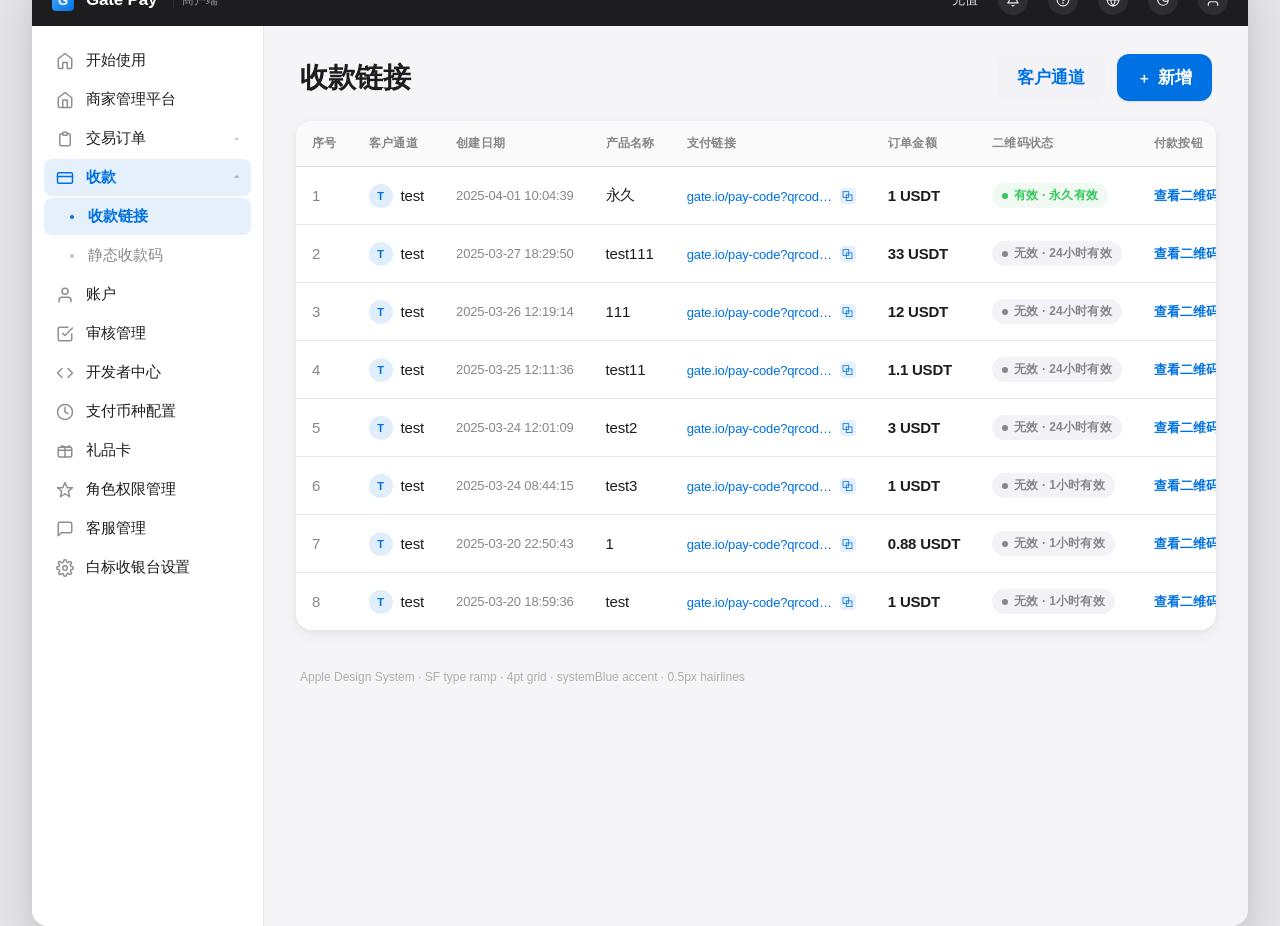
==== payment-links.html @ 688a6a3a "Add Gate Pay 收款链接 page restyled with Apple Design System Rebuilds the Gate Pay payment-links dashboa" ====
<!DOCTYPE html>
<html lang="zh-CN">
<head>
<meta charset="UTF-8">
<meta name="viewport" content="width=device-width, initial-scale=1">
<title>Gate Pay · 收款链接（Apple Design）</title>
<link rel="stylesheet" href="apple-design-system.css">
<style>
    /* =========================================================
     * Page-specific styles built entirely on apple-design-system
     * tokens (colors, spacing, radius, shadows, typography).
     * ========================================================= */
    html, body { height: 100%; }
    body {
        background: var(--apple-gray-5);
        display: flex;
        align-items: center;
        justify-content: center;
        padding: var(--space-7);
    }

    .gp-shell {
        width: 1440px;
        max-width: 100%;
        background: var(--bg-primary);
        border-radius: var(--radius-lg);
        box-shadow: var(--shadow-xl);
        overflow: hidden;
        display: flex;
        flex-direction: column;
    }

    /* ---------- Top bar ---------- */
    .gp-topbar {
        display: flex;
        align-items: center;
        justify-content: space-between;
        height: 52px;
        padding: 0 var(--space-5);
        background: var(--text-primary); /* #1d1d1f */
        color: #fff;
    }
    .gp-logo {
        display: flex;
        align-items: center;
        gap: var(--space-3);
        font-weight: var(--weight-semibold);
        font-size: var(--text-headline);
        letter-spacing: -0.2px;
    }
    .gp-logo-mark {
        width: 22px; height: 22px;
        border-radius: var(--radius-xs);
        background: linear-gradient(135deg, #4facff, #0071e3);
        display: inline-flex;
        align-items: center;
        justify-content: center;
        color: #fff;
        font-size: 13px;
        font-weight: var(--weight-bold);
    }
    .gp-logo small {
        opacity: .5;
        font-weight: var(--weight-regular);
        font-size: var(--text-caption-1);
        padding-left: var(--space-2);
        border-left: 1px solid rgba(255,255,255,.15);
        margin-left: var(--space-1);
    }
    .gp-topbar-right {
        display: flex;
        align-items: center;
        gap: var(--space-5);
        color: rgba(255,255,255,.85);
        font-size: var(--text-footnote);
    }
    .gp-topbar-right .gp-icon-btn {
        width: 30px; height: 30px;
        border-radius: 50%;
        background: rgba(255,255,255,.08);
        display: inline-flex;
        align-items: center;
        justify-content: center;
        cursor: pointer;
        transition: background var(--duration-fast) var(--ease-standard);
        color: rgba(255,255,255,.9);
    }
    .gp-topbar-right .gp-icon-btn:hover { background: rgba(255,255,255,.16); }

    /* ---------- Body row ---------- */
    .gp-body {
        display: flex;
        min-height: 900px;
    }

    /* ---------- Sidebar ---------- */
    .gp-sidebar {
        width: 232px;
        flex-shrink: 0;
        background: var(--bg-secondary);
        padding: var(--space-4) var(--space-3);
        border-right: 0.5px solid var(--separator);
        display: flex;
        flex-direction: column;
        gap: 2px;
    }
    .gp-nav {
        display: flex;
        align-items: center;
        gap: var(--space-3);
        padding: 9px 12px;
        border-radius: var(--radius-sm);
        font-size: var(--text-subhead);
        color: var(--text-primary);
        cursor: pointer;
        text-decoration: none;
        letter-spacing: -0.1px;
        transition: background var(--duration-fast) var(--ease-standard);
    }
    .gp-nav:hover { background: var(--bg-tertiary); }
    .gp-nav svg { width: 18px; height: 18px; flex: 0 0 18px; color: var(--apple-gray-1); }
    .gp-nav .gp-chevron {
        margin-left: auto;
        color: var(--apple-gray-2);
        font-size: 10px;
        transition: transform var(--duration-base) var(--ease-standard);
    }
    .gp-nav.gp-open .gp-chevron { transform: rotate(180deg); }

    .gp-nav.gp-child {
        padding-left: 44px;
        font-size: var(--text-subhead);
        color: var(--text-secondary);
        position: relative;
    }
    .gp-nav.gp-child::before {
        content: "";
        position: absolute;
        left: 26px; top: 50%;
        width: 4px; height: 4px;
        border-radius: 50%;
        background: var(--apple-gray-3);
        transform: translateY(-50%);
    }

    .gp-nav.gp-active {
        background: rgba(0, 113, 227, 0.10);
        color: var(--accent);
        font-weight: var(--weight-semibold);
    }
    .gp-nav.gp-active svg { color: var(--accent); }
    .gp-nav.gp-child.gp-active { color: var(--accent); }
    .gp-nav.gp-child.gp-active::before { background: var(--accent); }

    /* ---------- Content area ---------- */
    .gp-content {
        flex: 1;
        padding: var(--space-6) var(--space-7) var(--space-7);
        display: flex;
        flex-direction: column;
        gap: var(--space-5);
        min-width: 0;
    }

    .gp-page-head {
        display: flex;
        align-items: center;
        justify-content: space-between;
        padding: var(--space-1) var(--space-1) 0;
    }
    .gp-page-head h1 {
        margin: 0;
        font-size: var(--text-title-1);
        font-weight: var(--weight-bold);
        letter-spacing: -0.4px;
        color: var(--text-primary);
    }
    .gp-actions {
        display: flex;
        align-items: center;
        gap: var(--space-3);
    }

    /* ---------- Table card ---------- */
    .gp-table-card {
        background: var(--bg-secondary);
        border-radius: var(--radius-lg);
        box-shadow: var(--shadow-md);
        overflow: hidden;
    }
    .gp-table {
        width: 100%;
        border-collapse: collapse;
        font-size: var(--text-subhead);
        color: var(--text-primary);
    }
    .gp-table thead th {
        font-size: var(--text-caption-1);
        font-weight: var(--weight-semibold);
        color: var(--text-secondary);
        text-transform: uppercase;
        letter-spacing: 0.3px;
        text-align: left;
        padding: 14px 16px;
        background: #fafafa;
        border-bottom: 0.5px solid var(--separator);
        white-space: nowrap;
    }
    .gp-table tbody td {
        padding: 16px;
        border-bottom: 0.5px solid var(--separator);
        vertical-align: middle;
        white-space: nowrap;
    }
    .gp-table tbody tr:last-child td { border-bottom: none; }
    .gp-table tbody tr {
        transition: background var(--duration-fast) var(--ease-standard);
    }
    .gp-table tbody tr:hover { background: #fbfbfd; }

    .gp-index {
        color: var(--text-secondary);
        font-variant-numeric: tabular-nums;
        font-weight: var(--weight-medium);
    }
    .gp-channel {
        display: inline-flex;
        align-items: center;
        gap: var(--space-2);
    }
    .gp-avatar {
        width: 24px; height: 24px;
        border-radius: 50%;
        background: rgba(0, 113, 227, 0.12);
        color: var(--accent);
        font-size: 11px;
        font-weight: var(--weight-semibold);
        display: inline-flex;
        align-items: center;
        justify-content: center;
    }
    .gp-date {
        color: var(--text-secondary);
        font-variant-numeric: tabular-nums;
        font-size: var(--text-footnote);
    }
    .gp-amount {
        font-weight: var(--weight-semibold);
        letter-spacing: -0.2px;
        font-variant-numeric: tabular-nums;
    }
    .gp-link {
        display: inline-flex;
        align-items: center;
        gap: var(--space-2);
        color: var(--accent);
        font-weight: var(--weight-medium);
        text-decoration: none;
        font-size: var(--text-footnote);
    }
    .gp-link .gp-copy {
        width: 16px; height: 16px;
        border-radius: var(--radius-xs);
        background: rgba(0, 113, 227, 0.10);
        display: inline-flex;
        align-items: center;
        justify-content: center;
        color: var(--accent);
    }
    .gp-link:hover { color: var(--accent-hover); }

    .gp-action {
        background: none; border: none; padding: 0;
        font: inherit; cursor: pointer;
        color: var(--accent);
        font-weight: var(--weight-semibold);
        font-size: var(--text-footnote);
        transition: opacity var(--duration-fast) var(--ease-standard);
    }
    .gp-action:hover { opacity: .72; }
    .gp-action-danger { color: var(--danger); }

    /* Badge tweaks to mirror iOS status pill */
    .gp-table .apple-badge {
        padding: 4px 10px;
        gap: 6px;
    }
    .gp-table .apple-badge::before {
        content: "";
        width: 6px; height: 6px;
        border-radius: 50%;
        background: currentColor;
        display: inline-block;
    }

    .gp-footer-note {
        color: var(--text-tertiary);
        font-size: var(--text-caption-1);
        padding: var(--space-2) var(--space-1) 0;
        letter-spacing: 0;
    }

    /* ---------- Responsive (phone preview) ---------- */
    @media (max-width: 1100px) {
        body { padding: var(--space-4); }
        .gp-shell { width: 100%; }
        .gp-body { flex-direction: column; min-height: 0; }
        .gp-sidebar {
            width: 100%;
            flex-direction: row;
            overflow-x: auto;
            border-right: none;
            border-bottom: 0.5px solid var(--separator);
            padding: var(--space-3);
            gap: var(--space-2);
        }
        .gp-nav { flex-shrink: 0; }
        .gp-nav.gp-child { display: none; }
        .gp-content { padding: var(--space-5) var(--space-4); }
        .gp-table-card { overflow-x: auto; }
    }
</style>
</head>
<body class="apple-light">

<div class="gp-shell">

    <!-- ============ Top bar ============ -->
    <header class="gp-topbar">
        <div class="gp-logo">
            <span class="gp-logo-mark">G</span>
            Gate Pay
            <small>商户端</small>
        </div>
        <div class="gp-topbar-right">
            <span>充值</span>
            <span class="gp-icon-btn" title="消息">
                <svg viewBox="0 0 24 24" width="14" height="14" fill="none" stroke="currentColor" stroke-width="2" stroke-linecap="round" stroke-linejoin="round"><path d="M18 8A6 6 0 006 8c0 7-3 9-3 9h18s-3-2-3-9M13.73 21a2 2 0 01-3.46 0"/></svg>
            </span>
            <span class="gp-icon-btn" title="帮助">
                <svg viewBox="0 0 24 24" width="14" height="14" fill="none" stroke="currentColor" stroke-width="2" stroke-linecap="round" stroke-linejoin="round"><circle cx="12" cy="12" r="10"/><path d="M9.09 9a3 3 0 015.83 1c0 2-3 3-3 3"/><circle cx="12" cy="17" r=".5"/></svg>
            </span>
            <span class="gp-icon-btn" title="语言">
                <svg viewBox="0 0 24 24" width="14" height="14" fill="none" stroke="currentColor" stroke-width="2" stroke-linecap="round" stroke-linejoin="round"><circle cx="12" cy="12" r="10"/><path d="M2 12h20M12 2a15 15 0 010 20M12 2a15 15 0 000 20"/></svg>
            </span>
            <span class="gp-icon-btn" title="主题">
                <svg viewBox="0 0 24 24" width="14" height="14" fill="none" stroke="currentColor" stroke-width="2" stroke-linecap="round" stroke-linejoin="round"><path d="M21 12.8A9 9 0 1111.2 3a7 7 0 009.8 9.8z"/></svg>
            </span>
            <span class="gp-icon-btn" title="账户">
                <svg viewBox="0 0 24 24" width="14" height="14" fill="none" stroke="currentColor" stroke-width="2" stroke-linecap="round" stroke-linejoin="round"><path d="M20 21v-2a4 4 0 00-4-4H8a4 4 0 00-4 4v2"/><circle cx="12" cy="7" r="4"/></svg>
            </span>
        </div>
    </header>

    <div class="gp-body">

        <!-- ============ Sidebar ============ -->
        <aside class="gp-sidebar">
            <a class="gp-nav" href="#">
                <svg viewBox="0 0 24 24" fill="none" stroke="currentColor" stroke-width="2" stroke-linecap="round" stroke-linejoin="round"><path d="M3 9l9-7 9 7v11a2 2 0 01-2 2h-4v-8h-6v8H5a2 2 0 01-2-2z"/></svg>
                开始使用
            </a>
            <a class="gp-nav" href="#">
                <svg viewBox="0 0 24 24" fill="none" stroke="currentColor" stroke-width="2" stroke-linecap="round" stroke-linejoin="round"><path d="M3 9l9-7 9 7v11a2 2 0 01-2 2H5a2 2 0 01-2-2z"/><path d="M9 22V12h6v10"/></svg>
                商家管理平台
            </a>
            <a class="gp-nav" href="#">
                <svg viewBox="0 0 24 24" fill="none" stroke="currentColor" stroke-width="2" stroke-linecap="round" stroke-linejoin="round"><path d="M9 5H7a2 2 0 00-2 2v12a2 2 0 002 2h10a2 2 0 002-2V7a2 2 0 00-2-2h-2"/><rect x="9" y="3" width="6" height="4" rx="1"/></svg>
                交易订单
                <span class="gp-chevron">▾</span>
            </a>
            <a class="gp-nav gp-active gp-open" href="#">
                <svg viewBox="0 0 24 24" fill="none" stroke="currentColor" stroke-width="2" stroke-linecap="round" stroke-linejoin="round"><rect x="2" y="5" width="20" height="14" rx="2"/><path d="M2 10h20"/></svg>
                收款
                <span class="gp-chevron">▾</span>
            </a>
            <a class="gp-nav gp-child gp-active" href="#">收款链接</a>
            <a class="gp-nav gp-child" href="#">静态收款码</a>
            <a class="gp-nav" href="#">
                <svg viewBox="0 0 24 24" fill="none" stroke="currentColor" stroke-width="2" stroke-linecap="round" stroke-linejoin="round"><path d="M20 21v-2a4 4 0 00-4-4H8a4 4 0 00-4 4v2"/><circle cx="12" cy="7" r="4"/></svg>
                账户
            </a>
            <a class="gp-nav" href="#">
                <svg viewBox="0 0 24 24" fill="none" stroke="currentColor" stroke-width="2" stroke-linecap="round" stroke-linejoin="round"><path d="M9 11l3 3L22 4"/><path d="M21 12v7a2 2 0 01-2 2H5a2 2 0 01-2-2V5a2 2 0 012-2h11"/></svg>
                审核管理
            </a>
            <a class="gp-nav" href="#">
                <svg viewBox="0 0 24 24" fill="none" stroke="currentColor" stroke-width="2" stroke-linecap="round" stroke-linejoin="round"><polyline points="16 18 22 12 16 6"/><polyline points="8 6 2 12 8 18"/></svg>
                开发者中心
            </a>
            <a class="gp-nav" href="#">
                <svg viewBox="0 0 24 24" fill="none" stroke="currentColor" stroke-width="2" stroke-linecap="round" stroke-linejoin="round"><circle cx="12" cy="12" r="10"/><path d="M12 6v6l4 2"/></svg>
                支付币种配置
            </a>
            <a class="gp-nav" href="#">
                <svg viewBox="0 0 24 24" fill="none" stroke="currentColor" stroke-width="2" stroke-linecap="round" stroke-linejoin="round"><rect x="3" y="7" width="18" height="13" rx="2"/><path d="M3 11h18M12 20V7M12 7C8 3 4 7 12 7s8-4 4 0"/></svg>
                礼品卡
            </a>
            <a class="gp-nav" href="#">
                <svg viewBox="0 0 24 24" fill="none" stroke="currentColor" stroke-width="2" stroke-linecap="round" stroke-linejoin="round"><path d="M12 2l3 7h7l-5.5 4.5L18 21l-6-4-6 4 1.5-7.5L2 9h7z"/></svg>
                角色权限管理
            </a>
            <a class="gp-nav" href="#">
                <svg viewBox="0 0 24 24" fill="none" stroke="currentColor" stroke-width="2" stroke-linecap="round" stroke-linejoin="round"><path d="M21 15a2 2 0 01-2 2H7l-4 4V5a2 2 0 012-2h14a2 2 0 012 2z"/></svg>
                客服管理
            </a>
            <a class="gp-nav" href="#">
                <svg viewBox="0 0 24 24" fill="none" stroke="currentColor" stroke-width="2" stroke-linecap="round" stroke-linejoin="round"><circle cx="12" cy="12" r="3"/><path d="M19.4 15a1.7 1.7 0 00.4 1.9l.1.1a2 2 0 11-2.8 2.8l-.1-.1a1.7 1.7 0 00-1.9-.4 1.7 1.7 0 00-1 1.5V21a2 2 0 11-4 0v-.1a1.7 1.7 0 00-1-1.5 1.7 1.7 0 00-1.9.4l-.1.1a2 2 0 11-2.8-2.8l.1-.1a1.7 1.7 0 00.4-1.9 1.7 1.7 0 00-1.5-1H3a2 2 0 110-4h.1a1.7 1.7 0 001.5-1 1.7 1.7 0 00-.4-1.9l-.1-.1a2 2 0 112.8-2.8l.1.1a1.7 1.7 0 001.9.4h.1a1.7 1.7 0 001-1.5V3a2 2 0 114 0v.1a1.7 1.7 0 001 1.5 1.7 1.7 0 001.9-.4l.1-.1a2 2 0 112.8 2.8l-.1.1a1.7 1.7 0 00-.4 1.9v.1a1.7 1.7 0 001.5 1H21a2 2 0 110 4h-.1a1.7 1.7 0 00-1.5 1z"/></svg>
                白标收银台设置
            </a>
        </aside>

        <!-- ============ Content ============ -->
        <main class="gp-content">

            <div class="gp-page-head">
                <h1>收款链接</h1>
                <div class="gp-actions">
                    <button class="apple-btn apple-btn-secondary">客户通道</button>
                    <button class="apple-btn apple-btn-primary">
                        <span style="font-size:14px;line-height:1">＋</span>
                        新增
                    </button>
                </div>
            </div>

            <div class="gp-table-card">
                <table class="gp-table">
                    <thead>
                        <tr>
                            <th>序号</th>
                            <th>客户通道</th>
                            <th>创建日期</th>
                            <th>产品名称</th>
                            <th>支付链接</th>
                            <th>订单金额</th>
                            <th>二维码状态</th>
                            <th>付款按钮</th>
                            <th>操作</th>
                        </tr>
                    </thead>
                    <tbody>
                        <tr>
                            <td class="gp-index">1</td>
                            <td><span class="gp-channel"><span class="gp-avatar">T</span>test</span></td>
                            <td class="gp-date">2025-04-01 10:04:39</td>
                            <td>永久</td>
                            <td><a class="gp-link" href="#">gate.io/pay-code?qrcod… <span class="gp-copy">⧉</span></a></td>
                            <td class="gp-amount">1 USDT</td>
                            <td><span class="apple-badge apple-badge-success">有效 · 永久有效</span></td>
                            <td><button class="gp-action">查看二维码</button></td>
                            <td><button class="gp-action gp-action-danger">删除</button></td>
                        </tr>
                        <tr>
                            <td class="gp-index">2</td>
                            <td><span class="gp-channel"><span class="gp-avatar">T</span>test</span></td>
                            <td class="gp-date">2025-03-27 18:29:50</td>
                            <td>test111</td>
                            <td><a class="gp-link" href="#">gate.io/pay-code?qrcod… <span class="gp-copy">⧉</span></a></td>
                            <td class="gp-amount">33 USDT</td>
                            <td><span class="apple-badge apple-badge-neutral">无效 · 24小时有效</span></td>
                            <td><button class="gp-action">查看二维码</button></td>
                            <td><button class="gp-action gp-action-danger">删除</button></td>
                        </tr>
                        <tr>
                            <td class="gp-index">3</td>
                            <td><span class="gp-channel"><span class="gp-avatar">T</span>test</span></td>
                            <td class="gp-date">2025-03-26 12:19:14</td>
                            <td>111</td>
                            <td><a class="gp-link" href="#">gate.io/pay-code?qrcod… <span class="gp-copy">⧉</span></a></td>
                            <td class="gp-amount">12 USDT</td>
                            <td><span class="apple-badge apple-badge-neutral">无效 · 24小时有效</span></td>
                            <td><button class="gp-action">查看二维码</button></td>
                            <td><button class="gp-action gp-action-danger">删除</button></td>
                        </tr>
                        <tr>
                            <td class="gp-index">4</td>
                            <td><span class="gp-channel"><span class="gp-avatar">T</span>test</span></td>
                            <td class="gp-date">2025-03-25 12:11:36</td>
                            <td>test11</td>
                            <td><a class="gp-link" href="#">gate.io/pay-code?qrcod… <span class="gp-copy">⧉</span></a></td>
                            <td class="gp-amount">1.1 USDT</td>
                            <td><span class="apple-badge apple-badge-neutral">无效 · 24小时有效</span></td>
                            <td><button class="gp-action">查看二维码</button></td>
                            <td><button class="gp-action gp-action-danger">删除</button></td>
                        </tr>
                        <tr>
                            <td class="gp-index">5</td>
                            <td><span class="gp-channel"><span class="gp-avatar">T</span>test</span></td>
                            <td class="gp-date">2025-03-24 12:01:09</td>
                            <td>test2</td>
                            <td><a class="gp-link" href="#">gate.io/pay-code?qrcod… <span class="gp-copy">⧉</span></a></td>
                            <td class="gp-amount">3 USDT</td>
                            <td><span class="apple-badge apple-badge-neutral">无效 · 24小时有效</span></td>
                            <td><button class="gp-action">查看二维码</button></td>
                            <td><button class="gp-action gp-action-danger">删除</button></td>
                        </tr>
                        <tr>
                            <td class="gp-index">6</td>
                            <td><span class="gp-channel"><span class="gp-avatar">T</span>test</span></td>
                            <td class="gp-date">2025-03-24 08:44:15</td>
                            <td>test3</td>
                            <td><a class="gp-link" href="#">gate.io/pay-code?qrcod… <span class="gp-copy">⧉</span></a></td>
                            <td class="gp-amount">1 USDT</td>
                            <td><span class="apple-badge apple-badge-neutral">无效 · 1小时有效</span></td>
                            <td><button class="gp-action">查看二维码</button></td>
                            <td><button class="gp-action gp-action-danger">删除</button></td>
                        </tr>
                        <tr>
                            <td class="gp-index">7</td>
                            <td><span class="gp-channel"><span class="gp-avatar">T</span>test</span></td>
                            <td class="gp-date">2025-03-20 22:50:43</td>
                            <td>1</td>
                            <td><a class="gp-link" href="#">gate.io/pay-code?qrcod… <span class="gp-copy">⧉</span></a></td>
                            <td class="gp-amount">0.88 USDT</td>
                            <td><span class="apple-badge apple-badge-neutral">无效 · 1小时有效</span></td>
                            <td><button class="gp-action">查看二维码</button></td>
                            <td><button class="gp-action gp-action-danger">删除</button></td>
                        </tr>
                        <tr>
                            <td class="gp-index">8</td>
                            <td><span class="gp-channel"><span class="gp-avatar">T</span>test</span></td>
                            <td class="gp-date">2025-03-20 18:59:36</td>
                            <td>test</td>
                            <td><a class="gp-link" href="#">gate.io/pay-code?qrcod… <span class="gp-copy">⧉</span></a></td>
                            <td class="gp-amount">1 USDT</td>
                            <td><span class="apple-badge apple-badge-neutral">无效 · 1小时有效</span></td>
                            <td><button class="gp-action">查看二维码</button></td>
                            <td><button class="gp-action gp-action-danger">删除</button></td>
                        </tr>
                    </tbody>
                </table>
            </div>

            <p class="gp-footer-note">
                Apple Design System · SF type ramp · 4pt grid · systemBlue accent · 0.5px hairlines
            </p>

        </main>
    </div>
</div>

</body>
</html>
---- apple-design-system.css ----
/* =========================================================================
 * Apple Design System (HIG-inspired) — v1.0
 * Design tokens + component primitives for building Apple-styled web UIs.
 *
 * Based on Apple Human Interface Guidelines:
 *   - System colors & semantic colors (light + dark)
 *   - SF Pro type scale
 *   - 4pt spacing grid
 *   - Elevation (shadows)
 *   - Grouped-style cards, form rows, toggles, buttons, progress
 *
 * Include in HTML:
 *   <link rel="stylesheet" href="apple-design-system.css">
 * ========================================================================= */

/* -----------------------------------------------------------------------
 * 1. DESIGN TOKENS — Light mode (default)
 * ----------------------------------------------------------------------- */
:root {
    /* --- System palette (Apple iOS / macOS) --- */
    --apple-blue:      #0071e3;
    --apple-blue-hov:  #0077ed;
    --apple-blue-act:  #006edb;
    --apple-indigo:    #5856d6;
    --apple-purple:    #af52de;
    --apple-pink:      #ff2d55;
    --apple-red:       #ff3b30;
    --apple-orange:    #ff9500;
    --apple-yellow:    #ffcc00;
    --apple-green:     #34c759;
    --apple-mint:      #00c7be;
    --apple-teal:      #30b0c7;
    --apple-cyan:      #32ade6;
    --apple-brown:     #a2845e;

    /* --- Grays (systemGray 1–6) --- */
    --apple-gray-1: #8e8e93;
    --apple-gray-2: #aeaeb2;
    --apple-gray-3: #c7c7cc;
    --apple-gray-4: #d1d1d6;
    --apple-gray-5: #e5e5ea;
    --apple-gray-6: #f2f2f7;

    /* --- Semantic surfaces --- */
    --bg-primary:    #f5f5f7;
    --bg-secondary:  #ffffff;
    --bg-tertiary:   #f2f2f7;
    --bg-grouped:    #f2f2f7;
    --bg-elevated:   #ffffff;

    /* --- Semantic text --- */
    --text-primary:   #1d1d1f;
    --text-secondary: #86868b;
    --text-tertiary:  #aeaeb2;
    --text-quaternary:#c7c7cc;
    --text-on-accent: #ffffff;

    /* --- Semantic accent --- */
    --accent:        var(--apple-blue);
    --accent-hover:  var(--apple-blue-hov);
    --accent-active: var(--apple-blue-act);
    --success:       var(--apple-green);
    --success-bg:    #f0faf3;
    --warning:       var(--apple-orange);
    --danger:        var(--apple-red);

    /* --- Separators (thin 0.5px hairlines) --- */
    --separator:          rgba(60, 60, 67, 0.12);
    --separator-opaque:   #c6c6c8;

    /* --- Elevation --- */
    --shadow-xs: 0 1px 2px rgba(0,0,0,0.04);
    --shadow-sm: 0 1px 3px rgba(0,0,0,0.04), 0 1px 2px rgba(0,0,0,0.06);
    --shadow-md: 0 4px 14px rgba(0,0,0,0.06), 0 2px 6px rgba(0,0,0,0.04);
    --shadow-lg: 0 8px 28px rgba(0,0,0,0.08), 0 2px 8px rgba(0,0,0,0.04);
    --shadow-xl: 0 20px 60px rgba(0,0,0,0.12), 0 8px 20px rgba(0,0,0,0.06);

    /* --- Corner radius (Apple squircle feel) --- */
    --radius-xs:  4px;
    --radius-sm:  8px;
    --radius-md:  12px;
    --radius-lg:  16px;
    --radius-xl:  20px;
    --radius-2xl: 28px;
    --radius-full: 9999px;

    /* --- Spacing (4pt grid) --- */
    --space-1:  4px;
    --space-2:  8px;
    --space-3:  12px;
    --space-4:  16px;
    --space-5:  20px;
    --space-6:  24px;
    --space-7:  32px;
    --space-8:  40px;
    --space-9:  48px;
    --space-10: 64px;

    /* --- Typography --- */
    --font-sans: -apple-system, BlinkMacSystemFont, "SF Pro Display", "SF Pro Text",
                 "Helvetica Neue", "PingFang SC", "Microsoft YaHei", "Segoe UI", sans-serif;
    --font-mono: "SF Mono", SFMono-Regular, ui-monospace, Menlo, Monaco, Consolas, monospace;
    --font-rounded: ui-rounded, "SF Pro Rounded", -apple-system, system-ui, sans-serif;

    /* SF type scale (iOS Dynamic Type defaults) */
    --text-large-title: 34px;
    --text-title-1:     28px;
    --text-title-2:     22px;
    --text-title-3:     20px;
    --text-headline:    17px;
    --text-body:        17px;
    --text-callout:     16px;
    --text-subhead:     15px;
    --text-footnote:    13px;
    --text-caption-1:   12px;
    --text-caption-2:   11px;

    /* Weights */
    --weight-regular:  400;
    --weight-medium:   500;
    --weight-semibold: 600;
    --weight-bold:     700;

    /* Motion (Apple spring-like easing) */
    --ease-standard: cubic-bezier(0.4, 0.0, 0.2, 1);
    --ease-entrance: cubic-bezier(0.0, 0.0, 0.2, 1);
    --ease-exit:     cubic-bezier(0.4, 0.0, 1, 1);
    --ease-spring:   cubic-bezier(0.34, 1.56, 0.64, 1);
    --duration-fast: 150ms;
    --duration-base: 250ms;
    --duration-slow: 400ms;
}

/* -----------------------------------------------------------------------
 * 2. DARK MODE TOKENS
 * ----------------------------------------------------------------------- */
@media (prefers-color-scheme: dark) {
    :root {
        --bg-primary:    #000000;
        --bg-secondary:  #1c1c1e;
        --bg-tertiary:   #2c2c2e;
        --bg-grouped:    #000000;
        --bg-elevated:   #1c1c1e;

        --text-primary:    #f5f5f7;
        --text-secondary:  #98989d;
        --text-tertiary:   #636366;
        --text-quaternary: #48484a;

        --separator:        rgba(84, 84, 88, 0.65);
        --separator-opaque: #38383a;

        --accent:        #0a84ff;
        --accent-hover:  #409cff;
        --accent-active: #0060df;
        --success:       #30d158;
        --success-bg:    #0f2a14;
        --warning:       #ff9f0a;
        --danger:        #ff453a;

        --shadow-sm: 0 1px 3px rgba(0,0,0,0.35), 0 1px 2px rgba(0,0,0,0.5);
        --shadow-md: 0 4px 14px rgba(0,0,0,0.4), 0 2px 6px rgba(0,0,0,0.45);
        --shadow-lg: 0 8px 28px rgba(0,0,0,0.5), 0 2px 8px rgba(0,0,0,0.4);
    }
}

/* Explicit override classes */
.apple-light { color-scheme: light; }
.apple-dark  { color-scheme: dark; }

/* -----------------------------------------------------------------------
 * 3. BASE / RESET
 * ----------------------------------------------------------------------- */
*, *::before, *::after { box-sizing: border-box; }
html { -webkit-text-size-adjust: 100%; text-size-adjust: 100%; }
body {
    margin: 0;
    font-family: var(--font-sans);
    font-size: var(--text-body);
    font-weight: var(--weight-regular);
    color: var(--text-primary);
    background: var(--bg-primary);
    -webkit-font-smoothing: antialiased;
    -moz-osx-font-smoothing: grayscale;
    letter-spacing: -0.01em;
}

/* -----------------------------------------------------------------------
 * 4. TYPOGRAPHY UTILITIES (SF type ramp)
 * ----------------------------------------------------------------------- */
.apple-large-title { font-size: var(--text-large-title); font-weight: var(--weight-bold);   letter-spacing: -0.5px;  line-height: 1.1; }
.apple-title-1     { font-size: var(--text-title-1);     font-weight: var(--weight-bold);   letter-spacing: -0.4px;  line-height: 1.15; }
.apple-title-2     { font-size: var(--text-title-2);     font-weight: var(--weight-bold);   letter-spacing: -0.3px;  line-height: 1.2; }
.apple-title-3     { font-size: var(--text-title-3);     font-weight: var(--weight-semibold); letter-spacing: -0.25px; line-height: 1.25; }
.apple-headline    { font-size: var(--text-headline);    font-weight: var(--weight-semibold); letter-spacing: -0.2px;  line-height: 1.3; }
.apple-body        { font-size: var(--text-body);        font-weight: var(--weight-regular); letter-spacing: -0.2px;  line-height: 1.45; }
.apple-callout     { font-size: var(--text-callout);     font-weight: var(--weight-regular); letter-spacing: -0.15px; line-height: 1.4; }
.apple-subhead     { font-size: var(--text-subhead);     font-weight: var(--weight-regular); letter-spacing: -0.1px;  line-height: 1.4; }
.apple-footnote    { font-size: var(--text-footnote);    font-weight: var(--weight-regular); letter-spacing: -0.05px; line-height: 1.35; }
.apple-caption     { font-size: var(--text-caption-1);   font-weight: var(--weight-regular); letter-spacing: 0;       line-height: 1.3; }

.apple-mono { font-family: var(--font-mono); }

.apple-title-gradient {
    background: linear-gradient(135deg, var(--text-primary) 0%, #424245 100%);
    -webkit-background-clip: text;
    background-clip: text;
    -webkit-text-fill-color: transparent;
    color: transparent;
}

/* -----------------------------------------------------------------------
 * 5. LAYOUT PRIMITIVES
 * ----------------------------------------------------------------------- */
.apple-container {
    max-width: 680px;
    margin: 0 auto;
    padding: 0 var(--space-5) var(--space-10);
}
.apple-container-wide { max-width: 980px; }
.apple-container-narrow { max-width: 520px; }

.apple-header {
    text-align: center;
    padding: var(--space-9) var(--space-5) var(--space-7);
}
.apple-header h1 {
    font-size: var(--text-large-title);
    font-weight: var(--weight-bold);
    letter-spacing: -0.5px;
    margin: 0;
    background: linear-gradient(135deg, var(--text-primary) 0%, #424245 100%);
    -webkit-background-clip: text;
    background-clip: text;
    -webkit-text-fill-color: transparent;
}
.apple-header p {
    font-size: var(--text-headline);
    color: var(--text-secondary);
    margin-top: var(--space-2);
    font-weight: var(--weight-regular);
    letter-spacing: -0.2px;
}

/* -----------------------------------------------------------------------
 * 6. CARDS (grouped-style)
 * ----------------------------------------------------------------------- */
.apple-card {
    background: var(--bg-secondary);
    border-radius: var(--radius-lg);
    padding: var(--space-5);
    margin-bottom: var(--space-4);
    box-shadow: var(--shadow-sm);
}
.apple-card-elevated { box-shadow: var(--shadow-md); }
.apple-card-flat     { box-shadow: none; border: 0.5px solid var(--separator); }

.apple-card-title {
    font-size: var(--text-footnote);
    font-weight: var(--weight-semibold);
    color: var(--text-secondary);
    text-transform: uppercase;
    letter-spacing: 0.5px;
    padding: 0 var(--space-1);
    margin-bottom: var(--space-3);
}

/* -----------------------------------------------------------------------
 * 7. FORM ROWS (iOS grouped-list look)
 * ----------------------------------------------------------------------- */
.apple-form-row {
    display: flex;
    align-items: center;
    padding: 11px 0;
    border-bottom: 0.5px solid var(--separator);
    gap: var(--space-3);
}
.apple-form-row:last-child { border-bottom: none; }
.apple-form-row > label {
    flex: 0 0 90px;
    font-size: var(--text-subhead);
    color: var(--text-primary);
    font-weight: var(--weight-regular);
}
.apple-form-row .apple-input-wrap {
    flex: 1;
    display: flex;
    justify-content: flex-end;
    gap: var(--space-2);
}

.apple-input,
.apple-select,
.apple-textarea {
    font-family: var(--font-sans);
    font-size: var(--text-subhead);
    color: var(--text-primary);
    background: var(--bg-tertiary);
    border: none;
    border-radius: var(--radius-sm);
    padding: 8px 12px;
    outline: none;
    width: 100%;
    transition: background var(--duration-base) var(--ease-standard),
                box-shadow var(--duration-base) var(--ease-standard);
    -webkit-appearance: none;
    appearance: none;
}
.apple-input:focus,
.apple-select:focus,
.apple-textarea:focus {
    background: var(--bg-secondary);
    box-shadow: 0 0 0 3px rgba(0, 113, 227, 0.2);
}

.apple-select {
    padding-right: 28px;
    background-image: url("data:image/svg+xml,%3Csvg xmlns='http://www.w3.org/2000/svg' width='12' height='12' viewBox='0 0 12 12'%3E%3Cpath d='M3 4.5L6 7.5L9 4.5' stroke='%2386868b' stroke-width='1.5' fill='none' stroke-linecap='round'/%3E%3C/svg%3E");
    background-repeat: no-repeat;
    background-position: right 10px center;
}

/* -----------------------------------------------------------------------
 * 8. TOGGLE SWITCH (Apple iOS)
 * ----------------------------------------------------------------------- */
.apple-toggle {
    position: relative;
    width: 51px;
    height: 31px;
    flex-shrink: 0;
    display: inline-block;
}
.apple-toggle input { opacity: 0; width: 0; height: 0; position: absolute; }
.apple-toggle .apple-toggle-slider {
    position: absolute;
    inset: 0;
    background: var(--apple-gray-5);
    border-radius: var(--radius-full);
    cursor: pointer;
    transition: background var(--duration-base) var(--ease-standard);
}
.apple-toggle .apple-toggle-slider::before {
    content: "";
    position: absolute;
    width: 27px; height: 27px;
    left: 2px; top: 2px;
    background: #ffffff;
    border-radius: 50%;
    transition: transform var(--duration-base) var(--ease-spring);
    box-shadow: 0 2px 4px rgba(0, 0, 0, 0.15), 0 3px 8px rgba(0, 0, 0, 0.1);
}
.apple-toggle input:checked + .apple-toggle-slider { background: var(--success); }
.apple-toggle input:checked + .apple-toggle-slider::before { transform: translateX(20px); }

/* -----------------------------------------------------------------------
 * 9. BUTTONS
 * ----------------------------------------------------------------------- */
.apple-btn {
    display: inline-flex;
    align-items: center;
    justify-content: center;
    gap: var(--space-2);
    padding: var(--space-3) var(--space-5);
    border: none;
    border-radius: var(--radius-md);
    font-family: var(--font-sans);
    font-size: var(--text-headline);
    font-weight: var(--weight-semibold);
    letter-spacing: -0.2px;
    cursor: pointer;
    text-decoration: none;
    transition: background var(--duration-fast) var(--ease-standard),
                transform var(--duration-fast) var(--ease-standard),
                box-shadow var(--duration-fast) var(--ease-standard);
    box-shadow: var(--shadow-sm);
}
.apple-btn:disabled { cursor: not-allowed; opacity: 0.5; transform: none; box-shadow: none; }

.apple-btn-primary {
    color: var(--text-on-accent);
    background: var(--accent);
}
.apple-btn-primary:hover:not(:disabled) {
    background: var(--accent-hover);
    box-shadow: var(--shadow-md);
    transform: translateY(-1px);
}
.apple-btn-primary:active:not(:disabled) {
    background: var(--accent-active);
    transform: translateY(0);
    box-shadow: var(--shadow-sm);
}

.apple-btn-secondary {
    color: var(--accent);
    background: var(--bg-tertiary);
    box-shadow: none;
}
.apple-btn-secondary:hover:not(:disabled) { background: var(--apple-gray-5); }

.apple-btn-success {
    color: var(--text-on-accent);
    background: var(--success);
}
.apple-btn-success:hover:not(:disabled) { background: #2db84e; box-shadow: var(--shadow-md); }

.apple-btn-danger {
    color: var(--text-on-accent);
    background: var(--danger);
}
.apple-btn-danger:hover:not(:disabled) { background: #e0342a; }

.apple-btn-ghost {
    color: var(--accent);
    background: transparent;
    box-shadow: none;
}
.apple-btn-ghost:hover:not(:disabled) { background: rgba(0, 113, 227, 0.08); }

.apple-btn-block { display: flex; width: 100%; padding: var(--space-4); }
.apple-btn-sm    { padding: var(--space-2) var(--space-3); font-size: var(--text-subhead); }
.apple-btn-lg    { padding: var(--space-4) var(--space-6); font-size: var(--text-title-3); }

/* -----------------------------------------------------------------------
 * 10. PROGRESS BAR
 * ----------------------------------------------------------------------- */
.apple-progress {
    background: var(--bg-tertiary);
    border-radius: var(--radius-full);
    height: 8px;
    overflow: hidden;
}
.apple-progress-fill {
    height: 100%;
    border-radius: inherit;
    background: linear-gradient(90deg, #007aff, #5ac8fa);
    transition: width var(--duration-slow) var(--ease-standard);
    min-width: 4px;
}
.apple-progress-pct {
    font-size: var(--text-title-1);
    font-weight: var(--weight-bold);
    color: var(--text-primary);
    letter-spacing: -1px;
    font-variant-numeric: tabular-nums;
}

/* -----------------------------------------------------------------------
 * 11. UPLOAD / DROPZONE
 * ----------------------------------------------------------------------- */
.apple-dropzone {
    border: 2px dashed var(--separator);
    border-radius: var(--radius-md);
    padding: 36px 20px;
    text-align: center;
    cursor: pointer;
    background: var(--bg-tertiary);
    transition: border-color var(--duration-base) var(--ease-standard),
                background   var(--duration-base) var(--ease-standard);
}
.apple-dropzone:hover {
    border-color: var(--accent);
    background: #f0f5ff;
}
.apple-dropzone.is-active {
    border-color: var(--success);
    background: var(--success-bg);
    border-style: solid;
}
.apple-dropzone-icon {
    width: 48px; height: 48px;
    margin: 0 auto var(--space-3);
    border-radius: var(--radius-md);
    background: linear-gradient(135deg, #007aff, #5856d6);
    display: flex; align-items: center; justify-content: center;
    color: #fff;
    box-shadow: 0 4px 12px rgba(0, 122, 255, 0.3);
}
.apple-dropzone.is-active .apple-dropzone-icon {
    background: linear-gradient(135deg, #34c759, #30d158);
    box-shadow: 0 4px 12px rgba(52, 199, 89, 0.3);
}

/* -----------------------------------------------------------------------
 * 12. BADGES
 * ----------------------------------------------------------------------- */
.apple-badge {
    display: inline-flex;
    align-items: center;
    padding: 2px 8px;
    border-radius: var(--radius-full);
    font-size: var(--text-caption-1);
    font-weight: var(--weight-semibold);
    letter-spacing: 0.2px;
}
.apple-badge-neutral { background: var(--bg-tertiary); color: var(--text-secondary); }
.apple-badge-accent  { background: rgba(0, 113, 227, 0.12); color: var(--accent); }
.apple-badge-success { background: var(--success-bg); color: var(--success); }
.apple-badge-warning { background: rgba(255, 149, 0, 0.12); color: var(--warning); }
.apple-badge-danger  { background: rgba(255, 59, 48, 0.12); color: var(--danger); }

/* -----------------------------------------------------------------------
 * 13. UTILITIES
 * ----------------------------------------------------------------------- */
.apple-hairline { border-bottom: 0.5px solid var(--separator); }
.apple-hidden   { display: none !important; }
.apple-mono-box {
    background: var(--bg-tertiary);
    border-radius: var(--radius-md);
    padding: var(--space-4);
    white-space: pre-wrap;
    font-family: var(--font-mono);
    font-size: var(--text-caption-1);
    line-height: 1.7;
    color: var(--text-primary);
    border: 0.5px solid var(--separator);
    max-height: 360px;
    overflow-y: auto;
}

/* -----------------------------------------------------------------------
 * 14. RESPONSIVE
 * ----------------------------------------------------------------------- */
@media (max-width: 500px) {
    .apple-header h1 { font-size: var(--text-title-1); }
    .apple-container { padding: 0 var(--space-4) var(--space-8); }
    .apple-form-row > label { flex: 0 0 72px; font-size: var(--text-footnote); }
}

/* -----------------------------------------------------------------------
 * 15. REDUCED MOTION
 * ----------------------------------------------------------------------- */
@media (prefers-reduced-motion: reduce) {
    *, *::before, *::after {
        animation-duration: 0.01ms !important;
        animation-iteration-count: 1 !important;
        transition-duration: 0.01ms !important;
        scroll-behavior: auto !important;
    }
}
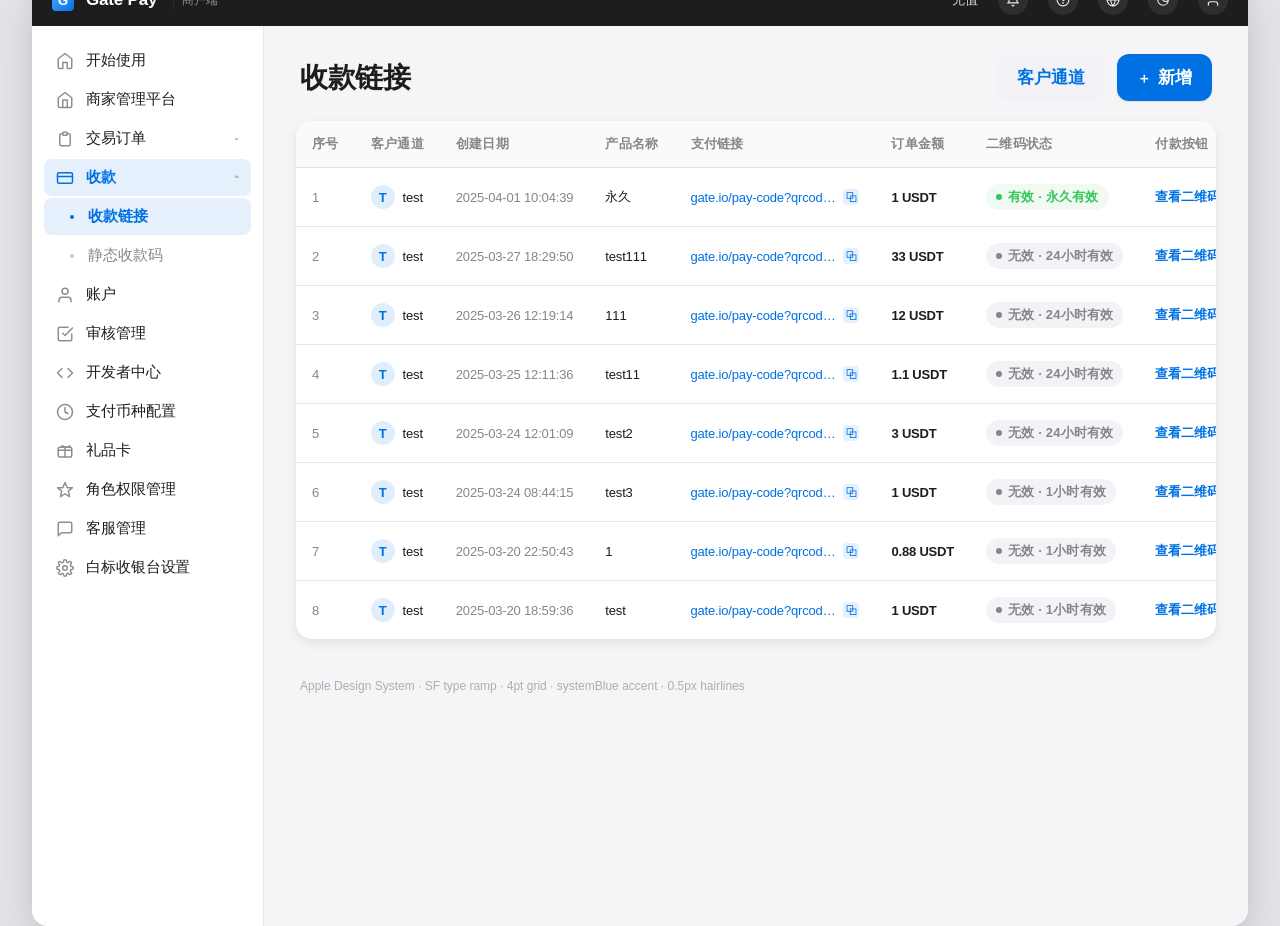
==== commit 96e44f98: "Unify all text inside payment-links table to 13px Header, cells, links, amounts, dates, badges, acti" ====
--- a/payment-links.html
+++ b/payment-links.html
@@ -191,11 +191,18 @@
     .gp-table {
         width: 100%;
         border-collapse: collapse;
-        font-size: var(--text-subhead);
+        font-size: var(--text-footnote); /* unified 13px */
         color: var(--text-primary);
     }
+    /* Force every piece of text inside the table to a single size */
+    .gp-table th,
+    .gp-table td,
+    .gp-table a,
+    .gp-table button,
+    .gp-table span {
+        font-size: var(--text-footnote);
+    }
     .gp-table thead th {
-        font-size: var(--text-caption-1);
         font-weight: var(--weight-semibold);
         color: var(--text-secondary);
         text-transform: uppercase;
